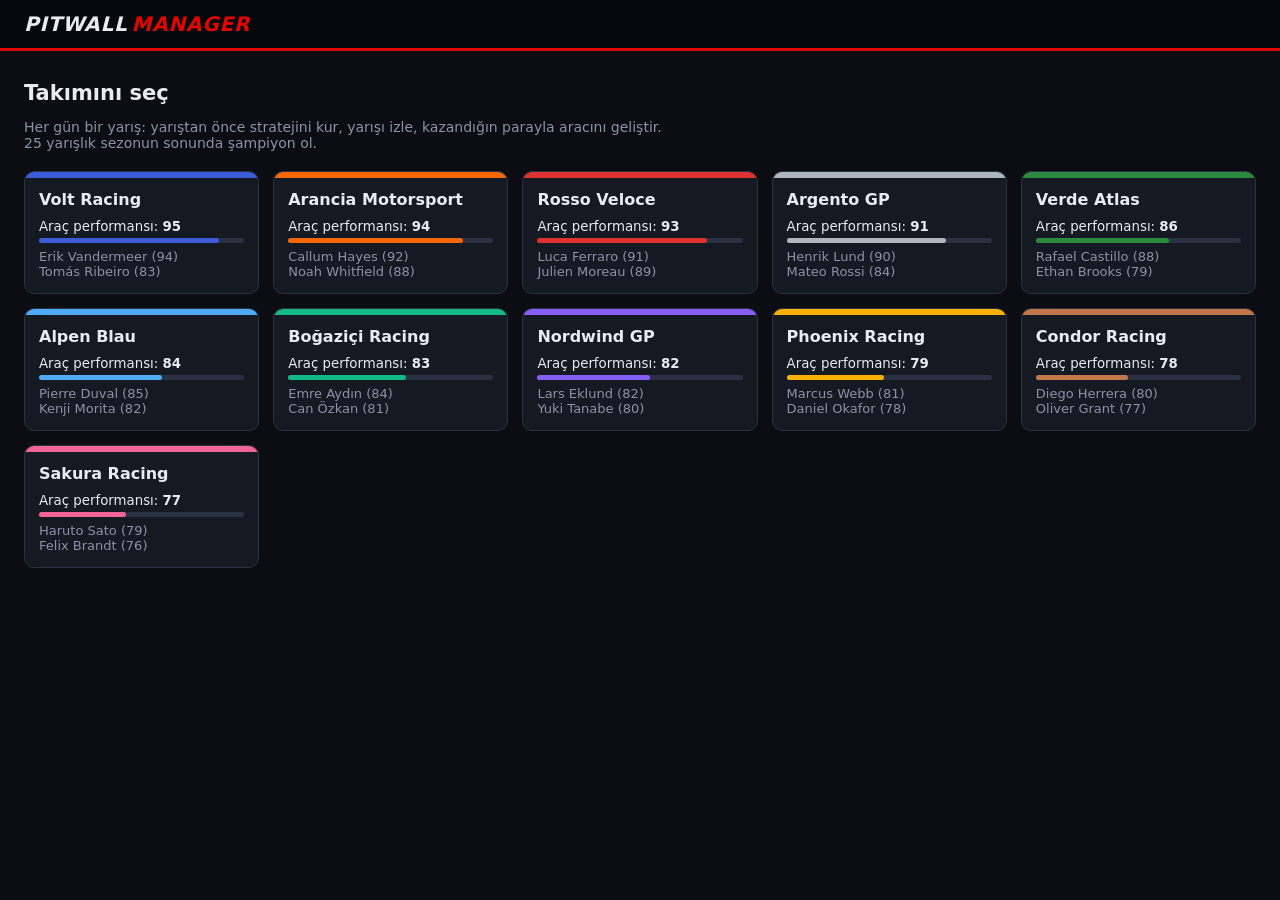
==== deneme.html @ 9a6e20e1 "Add files via upload" ====
<!DOCTYPE html>
<html lang="tr">
<head>
  <meta charset="UTF-8">
  <meta name="viewport" content="width=device-width, initial-scale=1">
  <title>PitWall Manager — Deneme ligi (çevrimdışı)</title>
  <link rel="stylesheet" href="style.css?v=0.39">
</head>
<body>
  <header class="topbar">
    <div class="logo">PITWALL<span>MANAGER</span></div>
    <div id="topInfo" class="top-info"></div>
  </header>

  <main>
    <!-- TAKIM SEÇİMİ -->
    <section id="menu" class="screen">
      <div class="hero">
        <h1>Takımını seç</h1>
        <p>Her gün bir yarış: yarıştan önce stratejini kur, yarışı izle, kazandığın parayla aracını geliştir. 25 yarışlık sezonun sonunda şampiyon ol.</p>
        <button id="continueBtn" class="btn primary hidden">Kayıtlı oyuna devam et</button>
      </div>
      <div id="teamGrid" class="team-grid"></div>
    </section>

    <!-- MERKEZ -->
    <section id="hub" class="screen hidden">
      <div class="hub-grid">
        <div>
          <div class="card">
            <div class="label">Sıradaki yarış</div>
            <div id="hubRace"></div>
            <div class="btn-row">
              <button id="goStrategyBtn" class="btn primary">Strateji kur →</button>
              <button id="goGarageBtn" class="btn">🔧 Garaj</button>
            </div>
          </div>
          <div class="card">
            <div class="label">Takımın</div>
            <h2 id="hubTeam"></h2>
            <div id="hubMoney" class="money"></div>
            <div id="hubCar"></div>
            <div class="btn-row"><button id="resetBtn" class="btn ghost">Yeni oyun</button></div>
          </div>
        </div>
        <div class="card" id="hubStandings"></div>
      </div>
    </section>

    <!-- GARAJ -->
    <section id="garage" class="screen hidden">
      <div class="card narrow">
        <div class="garage-head">
          <h2>🔧 Garaj</h2>
          <div id="garageMoney" class="money"></div>
        </div>
        <p class="muted">Her geliştirme parçayı güçlendirir (90'a kadar +2, sonra +1). Her seviye bir öncekinden %50 daha pahalıdır. Rakip takımlar da kazandıkları parayla geliştirme yapıyor!</p>
        <div id="parts"></div>
        <div class="btn-row"><button id="garageBack" class="btn primary">← Merkeze dön</button></div>
      </div>
    </section>

    <!-- STRATEJİ -->
    <section id="strategy" class="screen hidden">
      <div class="card race-head">
        <div>
          <div class="label">Yarış öncesi strateji</div>
          <div id="stratTitle" class="race-title"></div>
          <div id="stratInfo" class="muted"></div>
        </div>
        <div class="btn-row" style="margin:0">
          <button id="stratBack" class="btn ghost">← Geri</button>
          <button id="runRaceBtn" class="btn primary">🏁 Stratejiyi onayla ve yarışı başlat</button>
        </div>
      </div>
      <div id="plans" class="plans"></div>
    </section>

    <!-- YARIŞ (TEKRAR İZLEME) -->
    <section id="race" class="screen hidden">
      <div class="race-head card">
        <div>
          <div id="raceTitle" class="race-title"></div>
          <div id="lapInfo" class="lap-info"></div>
        </div>
        <div class="controls">
          <button id="playBtn" class="btn primary">▶ İzle</button>
          <div class="speed">
            <span>Hız:</span>
            <button class="chip" data-speed="2000">1x</button>
            <button class="chip" data-speed="400">2x</button>
            <button class="chip" data-speed="120">4x</button>
          </div>
          <button id="toEndBtn" class="btn ghost">Sonucu göster ⏭</button>
        </div>
        <input id="scrub" type="range" min="0" max="1" value="0" class="scrub">
      </div>
      <div class="race-grid">
        <div class="card track-card"><svg id="trackMap" class="track-map" preserveAspectRatio="xMidYMid meet" aria-label="Pist haritası"></svg></div>
        <div class="card"><table id="board" class="board"></table></div>
        <div class="side">
          <div id="myCars"></div>
          <div class="card">
            <h3>Yarış olayları</h3>
            <label class="muted small"><input type="checkbox" id="onlyMine"> Sadece benim pilotlarım</label>
            <ul id="log" class="log"></ul>
          </div>
        </div>
      </div>
    </section>

    <!-- SONUÇ -->
    <section id="results" class="screen hidden">
      <div class="card narrow">
        <h2 id="resTitle"></h2>
        <div id="resPrize" class="prize"></div>
        <table id="resTable" class="board"></table>
        <div class="btn-row">
          <button id="resGarage" class="btn">🔧 Garaja git</button>
          <button id="resContinue" class="btn primary">Merkeze dön →</button>
        </div>
      </div>
    </section>

    <!-- SEZON SONU -->
    <section id="seasonEnd" class="screen hidden">
      <div class="card narrow">
        <h2>🏆 Sezon bitti!</h2>
        <div id="seasonSummary"></div>
        <div id="seasonStandings"></div>
        <div class="btn-row"><button id="newSeasonBtn" class="btn primary">Yeni oyun</button></div>
      </div>
    </section>
  </main>

  <!-- Ortak dosyalar (ileride sunucu da bunları kullanacak) -->
  <script src="shared/data.js?v=0.39"></script>
  <script src="shared/engine.js?v=0.39"></script>
  <!-- Arayüz -->
  <script src="ui/trackmap.js?v=0.39"></script>
  <script src="app.js?v=0.39"></script>
  <!-- Cloudflare Web Analytics (çerezsiz ziyaret istatistiği) --><script type='module' src='https://static.cloudflareinsights.com/beacon.min.js' data-cf-beacon='{"token": "7c474722022747379d3881f0cbeb6120"}'></script>
</body>
</html>
---- style.css ----
/* ===== PitWall Manager — görünüm ===== */
/* Windows bayrak emojilerini çizmez; bu yazı tipi SADECE bayrak karakterleri için yüklenir */
@font-face {
  font-family: "Twemoji Country Flags";
  unicode-range: U+1F1E6-1F1FF, U+1F3F4, U+E0062-E0063, U+E0065, U+E0067, U+E006C, U+E006E, U+E0073-E0074, U+E0077, U+E007F;
  src: url("https://cdn.jsdelivr.net/npm/country-flag-emoji-polyfill@0.1.10/dist/TwemojiCountryFlags.woff2") format("woff2");
  font-display: swap;
}
:root {
  --bg: #0b0d12;
  --panel: #151922;
  --panel2: #1c2230;
  --line: #2a3142;
  --text: #e8ebf2;
  --muted: #8a93a8;
  --accent: #e10600;
  --good: #2fbf71;
  --bad: #ff5c5c;
  --gold: #ffd43b; --gold-bg: #2b2410; --on-gold: #000;
  --good-text: #69db7c; --good-line: #2b8a3e; --good-bg: #13261b;
  --accent-soft: #3a1414; --me-bg: #2a1b1b; --rowline: #1f2533;
  --warn: #ffa94d; --bad-soft: #ffa8a8; --bad-bg: #2a1414;
  --link: #74c0fc; --info: #4dabf7; --topbar: #07080b; --silver: #868e96; --marker: #fff;
  --tyre-h: #f1f3f5;
  --font-body: "Twemoji Country Flags", system-ui, -apple-system, "Segoe UI", Roboto, sans-serif;
  --font-display: var(--font-body);
  --radius: 10px;
}

* { box-sizing: border-box; }
button, input, select, textarea { font-family: inherit; }
body {
  margin: 0;
  background: var(--bg);
  color: var(--text);
  font-family: var(--font-body);
  font-size: 14px;
}
h1, h2, h3 { margin: 0 0 10px; font-family: var(--font-display); }
h3 { font-size: 14px; text-transform: uppercase; letter-spacing: .06em; color: var(--muted); }
.hidden { display: none !important; }

/* Üst bar */
.topbar {
  display: flex; justify-content: space-between; align-items: center;
  padding: 12px 24px; border-bottom: 3px solid var(--accent); background: #07080b;
}
.logo { font-weight: 900; font-style: italic; font-size: 20px; letter-spacing: .04em; }
.logo span { color: var(--accent); margin-left: 4px; }
.top-info { color: var(--muted); }

main { padding: 20px 24px; max-width: 1400px; margin: 0 auto; }

/* Kartlar ve butonlar */
.card { background: var(--panel); border: 1px solid var(--line); border-radius: 10px; padding: 16px; margin-bottom: 14px; }
.narrow { max-width: 760px; margin: 0 auto; }
.label { color: var(--muted); font-size: 12px; text-transform: uppercase; letter-spacing: .08em; }
.btn {
  border: 1px solid var(--line); background: var(--panel2); color: var(--text);
  padding: 10px 16px; border-radius: 8px; font-weight: 700; cursor: pointer; font-size: 14px;
}
.btn:hover { filter: brightness(1.2); }
.btn.primary { background: var(--accent); border-color: var(--accent); color: var(--on-accent, #fff); }
.btn.ghost { background: transparent; }
.btn-row { display: flex; gap: 8px; flex-wrap: wrap; margin-top: 12px; }
.chip {
  border: 1px solid var(--line); background: var(--panel2); color: var(--text);
  padding: 6px 10px; border-radius: 999px; cursor: pointer; font-size: 13px;
  display: inline-flex; align-items: center; gap: 6px;
}
.chip.active { border-color: var(--accent); background: #3a1414; }
.chip:disabled, .btn:disabled { opacity: .4; cursor: not-allowed; }

/* Menü */
.hero { margin: 10px 0 20px; }
.hero p { color: var(--muted); max-width: 640px; }
.team-grid { display: grid; grid-template-columns: repeat(auto-fill, minmax(230px, 1fr)); gap: 14px; }
.team-card {
  text-align: left; background: var(--panel); color: var(--text); cursor: pointer;
  border: 1px solid var(--line); border-radius: 10px; padding: 0 0 14px; overflow: hidden;
  transition: transform .12s;
}
.team-card:hover { transform: translateY(-3px); border-color: var(--muted); }
.team-stripe { height: 6px; margin-bottom: 12px; }
.team-card h3 { color: var(--text); font-size: 16px; text-transform: none; letter-spacing: 0; padding: 0 14px; }
.team-card .stat, .team-card .drivers, .team-card .expect { padding: 0 14px; margin-top: 6px; }
.team-card .drivers { color: var(--muted); font-size: 13px; }
.team-card .expect { font-weight: 700; font-size: 12px; color: var(--gold); }
.ratingbar { height: 5px; background: var(--line); border-radius: 3px; margin: 4px 14px 0; }
.ratingbar div { height: 100%; border-radius: 3px; }

/* Merkez */
.hub-grid { display: grid; grid-template-columns: 1fr 1.3fr; gap: 14px; align-items: start; }
.round { color: var(--accent); font-weight: 800; margin-top: 10px; }
.tabs-2 { display: grid; grid-template-columns: 1fr 1fr; gap: 16px; }
table.mini { width: 100%; border-collapse: collapse; }
table.mini td { padding: 5px 6px; border-bottom: 1px solid var(--line); }
.num { text-align: right; font-variant-numeric: tabular-nums; }
tr.me td { background: var(--me-bg); font-weight: 700; }
tr.zone-up td:first-child { box-shadow: inset 3px 0 0 #2f9e44; }
tr.zone-down td:first-child { box-shadow: inset 3px 0 0 #e03131; }
.zone-legend { margin-top: 8px; line-height: 1.5; }
.zl-up { color: #2f9e44; font-weight: 700; } .zl-down { color: #e03131; font-weight: 700; }
.trophy.promoted { border-color: #2f9e44; }
.dot { display: inline-block; width: 8px; height: 8px; border-radius: 50%; margin-right: 6px; }

/* Yarış */
.race-head { display: flex; justify-content: space-between; align-items: center; flex-wrap: wrap; gap: 12px; }
.race-title { font-size: 20px; font-weight: 800; }
.lap-info { color: var(--muted); font-size: 16px; margin-top: 4px; }
.lap-info b { color: var(--text); font-size: 22px; }
.controls { display: flex; gap: 10px; align-items: center; flex-wrap: wrap; }
.speed { display: flex; gap: 4px; align-items: center; color: var(--muted); }
.race-grid { display: grid; grid-template-columns: 1.5fr 1fr; gap: 14px; align-items: start; }

table.board { width: 100%; border-collapse: collapse; font-variant-numeric: tabular-nums; }
.board th { text-align: left; color: var(--muted); font-size: 11px; text-transform: uppercase; padding: 6px; border-bottom: 1px solid var(--line); }
.board td { padding: 6px; border-bottom: 1px solid var(--rowline); white-space: nowrap; }
.board tr.player td { background: var(--me-bg); }
.board tr.dnf td { opacity: .45; }
.board .pos { font-weight: 800; width: 30px; }
.teambar { display: inline-block; width: 4px; height: 16px; vertical-align: middle; margin-right: 8px; border-radius: 2px; }
.up { color: var(--good); font-size: 11px; }
.down { color: var(--bad); font-size: 11px; }
.pitflag { color: var(--gold); font-size: 11px; font-weight: 700; }

/* Lastik rozeti */
.tyre {
  display: inline-flex; align-items: center; justify-content: center;
  width: 20px; height: 20px; border-radius: 50%; border: 3px solid; font-size: 10px; font-weight: 900;
  background: #000; color: #fff;
}
.tyre.S { border-color: #ff3b3b; }
.tyre.M { border-color: #ffd43b; }
.tyre.H { border-color: var(--tyre-h); }
.tyre.I { border-color: #2fbf71; }
.tyre.W { border-color: #339af0; }

/* Pilot paneli */
.driver-panel { border-left: 5px solid; }
.dp-head { display: flex; align-items: baseline; gap: 10px; margin-bottom: 8px; }
.dp-pos { font-size: 24px; font-weight: 900; }
.dp-name { font-size: 16px; font-weight: 700; flex: 1; }
.dp-gap { color: var(--muted); }
.dp-tyre { display: flex; align-items: center; gap: 8px; color: var(--muted); }
.wearbar { height: 8px; background: var(--line); border-radius: 4px; margin: 8px 0 12px; overflow: hidden; }
.wearfill { height: 100%; transition: width .2s; }
.dp-label { color: var(--muted); font-size: 12px; margin: 8px 0 4px; }
.pit-btn { width: 100%; margin-top: 10px; }
.pit-btn.armed { background: var(--gold); color: var(--on-gold); border-color: var(--gold); }
.dnf-note { color: var(--bad); font-weight: 700; }

.log { list-style: none; padding: 0; margin: 0; max-height: 240px; overflow-y: auto; font-size: 13px; }
.log li { padding: 4px 0; border-bottom: 1px solid var(--rowline); }
.log li .lapno { color: var(--muted); margin-right: 6px; }
.log li.player { color: var(--bad-soft); font-weight: 600; }
.log li.bad { color: var(--bad); }
.help p { color: var(--muted); margin: 6px 0; line-height: 1.6; }

/* Telefon / dar ekran */
@media (max-width: 900px) {
  .hub-grid, .race-grid, .tabs-2 { grid-template-columns: 1fr; }
  main { padding: 12px; }
}

/* ===== v0.2 eklemeleri ===== */
.muted { color: var(--muted); }
.small { font-size: 12px; }
.money { font-size: 22px; font-weight: 800; color: var(--good-text); margin: 4px 0 10px; }
.garage-head { display: flex; justify-content: space-between; align-items: center; }
.hub-grid > div > .card h2 { margin-top: 4px; }

.part { display: grid; grid-template-columns: 1fr 160px; gap: 12px; align-items: center; padding: 12px 0; border-bottom: 1px solid var(--line); }
.part .name { font-weight: 700; font-size: 15px; }
.part .desc { color: var(--muted); font-size: 12px; margin: 2px 0 6px; }
.statbar { height: 8px; background: var(--line); border-radius: 4px; position: relative; overflow: hidden; }
.statbar .fill { height: 100%; background: var(--accent); }
.statbar .avg { position: absolute; top: -2px; bottom: -2px; width: 2px; background: var(--marker); opacity: .7; }
.part .btn { width: 100%; }

.carstats { display: grid; grid-template-columns: 110px 1fr 34px; gap: 6px 10px; align-items: center; font-size: 13px; }

.plans { display: grid; grid-template-columns: 1fr 1fr; gap: 14px; }
.plan h2 { font-size: 18px; }
.plan .row { display: flex; gap: 8px; flex-wrap: wrap; align-items: center; }
.stop-row { display: flex; gap: 8px; align-items: center; flex-wrap: wrap; padding: 8px; background: var(--panel2); border-radius: 8px; margin-bottom: 6px; }
.stop-row input { width: 64px; background: var(--bg); color: var(--text); border: 1px solid var(--line); border-radius: 6px; padding: 6px; font-size: 14px; }
.x-btn { margin-left: auto; background: none; border: none; color: var(--muted); cursor: pointer; font-size: 16px; }
.stints { display: flex; height: 34px; border-radius: 6px; overflow: hidden; margin: 6px 0 4px; border: 1px solid var(--line); }
.stint { display: flex; align-items: center; justify-content: center; gap: 4px; font-size: 11px; font-weight: 700; border-right: 2px solid var(--bg); color: #000; overflow: hidden; white-space: nowrap; }
.stint.S { background: #ff6b6b; } .stint.M { background: #ffd43b; } .stint.H { background: #e9ecef; } .stint.I { background: #69db7c; } .stint.W { background: #74c0fc; }
.stint-notes { font-size: 12px; color: var(--muted); }
.warn { color: var(--warn); font-size: 13px; margin-top: 6px; }
.ok { color: var(--good-text); font-size: 13px; margin-top: 6px; }
.sugg { display: flex; flex-direction: column; gap: 6px; }
.sugg .chip { justify-content: space-between; border-radius: 8px; }
.scrub { width: 100%; accent-color: var(--accent); }
.prize { background: var(--good-bg); border: 1px solid var(--good-line); border-radius: 8px; padding: 10px 14px; margin-bottom: 12px; }

@media (max-width: 900px) { .plans { grid-template-columns: 1fr; } .part { grid-template-columns: 1fr; } }

/* ===== v0.4 online ekranlar ===== */
.top-right { display: flex; align-items: center; gap: 12px; }
.small-btn { padding: 6px 12px; font-size: 13px; }
.center { text-align: center; }
.auth-card { max-width: 460px; margin: 30px auto; }
.auth-card h1 { font-size: 26px; }
.tabs { display: flex; gap: 4px; margin: 16px 0; background: var(--panel2); padding: 4px; border-radius: 10px; }
.tab { flex: 1; background: none; border: none; color: var(--muted); padding: 9px; border-radius: 7px; font-weight: 700; cursor: pointer; font-size: 14px; }
.tab.active { background: var(--accent); color: var(--on-accent, #fff); }
form label { display: block; margin-bottom: 12px; font-weight: 600; font-size: 13px; }
form input, form select {
  display: block; width: 100%; margin-top: 6px; padding: 11px 12px; font-size: 15px;
  background: var(--bg); color: var(--text); border: 1px solid var(--line); border-radius: 8px;
}
form input:focus, form select:focus { outline: none; border-color: var(--accent); }
.btn.wide { width: 100%; margin-top: 6px; padding: 12px; }
.form-msg { margin-top: 12px; font-size: 14px; }
.form-msg.bad, .bad-text { color: var(--bad); }
.form-msg.ok, .ok-text { color: var(--good-text); }
.warn-text { color: var(--warn); }
a { color: var(--link); }
.countdown { font-size: 18px; font-weight: 800; margin: 10px 0 4px; color: var(--gold); }
.toast {
  position: fixed; bottom: 24px; left: 50%; transform: translateX(-50%); z-index: 50;
  background: var(--good-bg); border: 1px solid var(--good-line); color: #fff; padding: 12px 18px; border-radius: 10px;
  box-shadow: 0 8px 30px rgba(0,0,0,.5); font-weight: 600; max-width: 90vw;
}
.toast.bad { background: #2a1414; border-color: var(--bad); }
#calendar td { padding: 4px 6px; font-size: 13px; }

/* ===== v0.6 pilotlar ===== */
.badge { display: inline-block; background: var(--gold); color: var(--on-gold); border-radius: 999px; padding: 0 7px; font-size: 12px; font-weight: 800; margin-left: 4px; }
.pilot-head { display: flex; justify-content: space-between; align-items: center; gap: 12px; }
.pilot-head h2 { margin: 0 0 2px; }
.overall { text-align: center; background: var(--panel2); border-radius: 10px; padding: 6px 12px; }
.overall span { display: block; font-size: 26px; font-weight: 900; }
.overall small { color: var(--muted); font-size: 10px; letter-spacing: .1em; }
.devpts { margin: 12px 0 4px; padding: 8px 12px; background: var(--gold-bg); border: 1px solid #ffd43b55; border-radius: 8px; }
.devpts b { color: var(--gold); font-size: 18px; }
.attr-row { display: grid; grid-template-columns: 1fr 130px; gap: 12px; align-items: center; padding: 10px 0; border-bottom: 1px solid var(--line); }
.attr-row .name { font-weight: 700; }
.attr-row .name .num { float: right; margin-right: 6px; }
.attr-row .desc { color: var(--muted); font-size: 12px; margin: 2px 0 6px; }
.attr-row .btn { width: 100%; }
.pilot-card { margin-bottom: 14px; }

/* ===== v0.7 takım ve lig sayfaları ===== */
.topbar { gap: 16px; }
.nav { display: flex; gap: 4px; margin-right: auto; margin-left: 24px; }
.nav-btn { background: none; border: none; color: var(--muted); font-weight: 700; padding: 8px 12px; border-radius: 8px; cursor: pointer; font-size: 14px; }
.nav-btn:hover { background: var(--panel2); color: var(--text); }
.wide-narrow { max-width: 980px; }
table.clickable tr[data-team] { cursor: pointer; }
table.clickable tr[data-team]:hover td { background: var(--panel2); }
.team-hero { display: flex; justify-content: space-between; align-items: center; gap: 16px; flex-wrap: wrap; padding-top: 14px; margin-bottom: 16px; }
.team-hero h1 { margin: 0 0 4px; font-size: 28px; }
.hero-stats { display: flex; gap: 10px; }
.hero-stats div { background: var(--panel2); border-radius: 10px; padding: 8px 16px; text-align: center; min-width: 74px; }
.hero-stats span { display: block; font-size: 24px; font-weight: 900; }
.hero-stats small { color: var(--muted); font-size: 10px; letter-spacing: .1em; }
.team-grid-2 { display: grid; grid-template-columns: 1fr 1fr; gap: 24px; }
.mini-pilot { background: var(--panel2); border-radius: 8px; padding: 10px 12px; margin-bottom: 8px; }
.mp-head { display: flex; justify-content: space-between; align-items: center; }
.mp-ovr { font-weight: 900; font-size: 18px; }
.mp-attrs { display: flex; flex-wrap: wrap; gap: 4px 12px; font-size: 12px; color: var(--muted); margin: 6px 0 4px; }
.mp-attrs b { color: var(--text); }
.res { display: inline-block; min-width: 40px; text-align: center; padding: 2px 6px; border-radius: 5px; font-weight: 700; font-size: 12px; background: var(--panel2); }
.res-win { background: #ffd43b; color: #000; }
.res-pod { background: #868e96; color: #000; }
.res-pts { background: var(--good-bg); color: var(--good-text); }
.res-dnf { background: var(--accent-soft); color: var(--bad-soft); }
.res-table th { text-align: left; color: var(--muted); font-size: 11px; padding: 4px 6px; }
.country-block { margin-bottom: 18px; }
.country-name { color: var(--text); font-size: 16px; text-transform: none; letter-spacing: 0; }
.league-cards { display: grid; grid-template-columns: repeat(auto-fill, minmax(240px, 1fr)); gap: 10px; }
.league-card { text-align: left; background: var(--panel2); border: 1px solid var(--line); border-radius: 10px; padding: 12px; color: var(--text); cursor: pointer; display: flex; flex-direction: column; gap: 4px; font-size: 14px; }
.league-card:hover { border-color: var(--muted); }
.league-card.mine { border-color: var(--accent); }
.lc-name { font-weight: 800; }
@media (max-width: 900px) { .team-grid-2 { grid-template-columns: 1fr; } .nav { margin-left: 8px; } }
.leagues-tools { display: flex; align-items: center; gap: 14px; margin: 6px 0 16px; flex-wrap: wrap; }
.search { flex: 1; min-width: 200px; max-width: 360px; padding: 10px 12px; font-size: 14px; background: var(--bg); color: var(--text); border: 1px solid var(--line); border-radius: 8px; }
.search:focus { outline: none; border-color: var(--accent); }
.country-grid { display: grid; grid-template-columns: repeat(auto-fill, minmax(260px, 1fr)); gap: 12px; }
.country-grid .country-block { margin: 0; background: var(--bg); border: 1px solid var(--line); border-radius: 10px; padding: 10px; }
.country-grid .country-name { margin: 2px 2px 8px; }
.country-grid .league-cards { grid-template-columns: 1fr; gap: 6px; }

/* ===== v0.9 dünya turnuvası ===== */
.world-tag { display: inline-block; background: linear-gradient(90deg, #f59f00, #e8590c); color: var(--on-gold); font-weight: 800; font-size: 11px; letter-spacing: .06em; padding: 3px 8px; border-radius: 5px; margin-bottom: 6px; }
.world-steps { display: grid; grid-template-columns: repeat(3, 1fr); gap: 10px; margin: 14px 0; }
.world-steps > div { background: var(--panel2); border-radius: 10px; padding: 12px; }
.world-steps b { display: block; font-size: 15px; }
.world-steps span { color: var(--gold); font-size: 13px; }
.stage { margin-bottom: 8px; }
.stage > h2 { margin: 18px 0 2px; }
.world-groups { display: grid; grid-template-columns: repeat(2, 1fr); gap: 12px; margin-top: 10px; }
.world-groups.single { grid-template-columns: 1fr; }
.world-group h3 { color: var(--text); font-size: 15px; text-transform: none; letter-spacing: 0; }
.world-races { margin-top: 10px; display: flex; flex-direction: column; gap: 6px; }
.wr-row { display: flex; justify-content: space-between; align-items: center; gap: 8px; background: var(--panel2); padding: 6px 10px; border-radius: 8px; font-size: 13px; }
.podium { display: grid; grid-template-columns: repeat(3, 1fr); gap: 10px; }
.pod { background: var(--panel2); border-radius: 10px; padding: 12px; text-align: center; cursor: pointer; }
.pod-1 { border: 1px solid var(--gold); }
.pod-medal { font-size: 28px; }
.trophies { display: flex; flex-wrap: wrap; gap: 6px; margin: -6px 0 14px; }
.trophy { background: var(--panel2); border: 1px solid var(--line); border-radius: 999px; padding: 4px 10px; font-size: 12px; font-weight: 700; }
.trophy.world_champion { background: var(--gold-bg); border-color: var(--gold); color: var(--gold); }
.trophy.league_champion { border-color: var(--good-text); }
@media (max-width: 900px) { .world-steps, .world-groups, .podium { grid-template-columns: 1fr; } }
.news { border-color: var(--info); }
.news p { margin: 6px 0; }
.overall-wrap { display: flex; gap: 6px; }
.overall.pot span { color: var(--gold); }
.statbar .cap { position: absolute; top: -3px; bottom: -3px; width: 2px; background: var(--gold); }

/* ===== v0.11 pilot pazarı ===== */
.market-filters { display: flex; flex-wrap: wrap; gap: 8px; align-items: center; margin: 8px 0; }
.market-filters select { background: var(--bg); color: var(--text); border: 1px solid var(--line); border-radius: 8px; padding: 9px 10px; font-size: 14px; }
.market-table td { vertical-align: middle; }
.market-table th { text-align: left; color: var(--muted); font-size: 11px; padding: 6px; border-bottom: 1px solid var(--line); }
.pot-cell { color: var(--gold); font-weight: 800; }
.gem { font-size: 13px; }
.modal { position: fixed; inset: 0; background: rgba(0,0,0,.7); z-index: 40; display: flex; align-items: flex-start; justify-content: center; padding: 40px 12px; overflow-y: auto; }
.modal-box { max-width: 560px; width: 100%; }
.buy-stats { display: grid; grid-template-columns: repeat(6, 1fr); gap: 6px; margin: 10px 0; }
.buy-stats div { background: var(--panel2); border-radius: 8px; padding: 6px; text-align: center; }
.buy-stats span { display: block; font-size: 20px; font-weight: 900; }
.buy-stats small { color: var(--muted); font-size: 9px; letter-spacing: .04em; }
.out-choices { display: grid; grid-template-columns: 1fr 1fr; gap: 8px; }
.out-choice { text-align: left; background: var(--panel2); border: 2px solid var(--line); border-radius: 10px; padding: 10px; color: var(--text); cursor: pointer; font-size: 14px; }
.out-choice.active { border-color: var(--accent); background: #3a1414; }
.buy-sum { margin-top: 12px; }
@media (max-width: 700px) { .buy-stats { grid-template-columns: repeat(3, 1fr); } .out-choices { grid-template-columns: 1fr; } }
.offers-card { border-color: var(--gold); }
.offer { padding: 10px 0; border-bottom: 1px solid var(--line); }
.offer:last-child { border-bottom: none; }
.offer.mine { opacity: .9; }
.offer.old { color: var(--muted); padding: 6px 0; }
.offer-terms { margin-top: 4px; color: var(--muted); }
.offer-input { display: block; width: 100%; margin-top: 6px; padding: 10px 12px; font-size: 15px; background: var(--bg); color: var(--text); border: 1px solid var(--line); border-radius: 8px; }
.offers-card { border-color: var(--gold); }
.offer { padding: 10px 0; border-bottom: 1px solid var(--line); }
.offer:last-child { border-bottom: none; }
.offer.old { color: var(--muted); padding: 6px 0; }
.offer-terms { margin-top: 4px; color: var(--muted); }
.offer-input { display: block; width: 100%; margin-top: 6px; padding: 10px 12px; font-size: 15px; background: var(--bg); color: var(--text); border: 1px solid var(--line); border-radius: 8px; }

/* ===== Karşılama ekranı ===== */
#landing { --lp-grass1: #5f7f45; --lp-grass2: #6b8b50; --lp-road: #4a4e52; --lp-edge: #f2f2ef; }
:root[data-theme="dark"] #landing { --lp-grass1: #17221a; --lp-grass2: #1c281e; --lp-road: #2a2d31; --lp-edge: #9aa0a4; }
.lp-hero { display: grid; grid-template-columns: 1fr 1.1fr; gap: 40px; align-items: center; padding: 24px 0 36px; }
.lp-eyebrow { display: inline-flex; align-items: center; gap: 8px; font-weight: 700; color: var(--muted); margin-bottom: 14px; }
.lp-live { width: 9px; height: 9px; border-radius: 50%; background: #e5484d; box-shadow: 0 0 0 0 rgba(229,72,77,.6); animation: lpPulse 1.6s infinite; display: inline-block; }
@keyframes lpPulse { 0% { box-shadow: 0 0 0 0 rgba(229,72,77,.6); } 70% { box-shadow: 0 0 0 9px rgba(229,72,77,0); } 100% { box-shadow: 0 0 0 0 rgba(229,72,77,0); } }
h1.lp-title { font-family: var(--font-display); font-size: clamp(44px, 6vw, 84px) !important; line-height: .95 !important; font-weight: 900 !important; margin: 0 0 18px; letter-spacing: .005em; }
.lp-title span { display: block; }
.lp-hero > * { min-width: 0; }
.lp-title, .lp-lead { overflow-wrap: anywhere; }
.lp-accent { color: var(--accent); white-space: nowrap; }
:root[data-theme="light"] .lp-accent { color: var(--text); background: linear-gradient(transparent 62%, var(--accent) 62% 92%, transparent 92%); display: inline !important; }
:root[data-theme="light"] .lp-title .lp-accent + span { margin-top: 0; }
.lp-lead { font-size: 18px; line-height: 1.5; color: var(--muted); max-width: 540px; margin: 0 0 24px; }
.lp-cta { display: flex; gap: 12px; flex-wrap: wrap; margin-bottom: 16px; }
.btn.lp-big { font-size: 20px; padding: 14px 26px; }
.lp-visual { position: relative; border-radius: 16px; overflow: hidden; aspect-ratio: 820 / 340; border: 1px solid var(--line);
  background: repeating-linear-gradient(115deg, var(--lp-grass1) 0 46px, var(--lp-grass2) 46px 92px); box-shadow: 0 20px 50px rgba(0,0,0,.25); }
.lp-track { width: 100%; height: 100%; display: block; }
.lp-t-edge { fill: none; stroke: var(--lp-edge); stroke-width: 40; stroke-linejoin: round; }
.lp-t-road { fill: none; stroke: var(--lp-road); stroke-width: 34; stroke-linejoin: round; }
.lp-t-center { fill: none; stroke: rgba(0,0,0,.28); stroke-width: 10; stroke-linejoin: round; }
.lp-t-start { stroke: var(--lp-edge); stroke-width: 5; stroke-dasharray: 4 4; }
.lp-tower { position: absolute; right: 14px; top: 50%; transform: translateY(-50%); width: 210px; background: rgba(12,14,17,.86); color: #f1f1ee; border-radius: 10px;
  padding: 10px 12px; font-size: 13px; -webkit-backdrop-filter: blur(4px); backdrop-filter: blur(4px); }
.lp-tower-head { display: flex; align-items: center; gap: 7px; font-family: var(--font-display); font-weight: 800; font-size: 15px; margin-bottom: 6px; letter-spacing: .04em; }
.lp-lap { margin-left: auto; color: #9aa0a7; font-weight: 700; }
.lp-tower ol { list-style: none; margin: 0; padding: 0; counter-reset: p; }
.lp-tower li { display: grid; grid-template-columns: 18px 4px 1fr auto; gap: 7px; align-items: center; padding: 4px 0; border-top: 1px solid rgba(255,255,255,.08); counter-increment: p; }
.lp-tower li::before { content: counter(p); font-family: var(--font-display); font-weight: 900; font-size: 15px; text-align: center; }
.lp-tower li i { width: 4px; height: 14px; border-radius: 2px; }
.lp-tower li span { white-space: nowrap; overflow: hidden; text-overflow: ellipsis; }
.lp-tower li b { font-variant-numeric: tabular-nums; font-weight: 600; color: #c9ced3; }
.lp-stats { display: grid; grid-template-columns: repeat(4, 1fr); gap: 1px; background: var(--line); border: 1px solid var(--line); border-radius: var(--radius, 10px); overflow: hidden; margin-bottom: 40px; }
.lp-stats div { background: var(--panel); padding: 18px 20px; display: flex; flex-direction: column; gap: 2px; }
.lp-stats b { font-family: var(--font-display); font-size: 44px; font-weight: 900; line-height: 1; color: var(--text); }
.lp-stats span { color: var(--muted); }
h2.lp-h2 { font-size: 34px !important; margin-bottom: 16px; }
.lp-steps { display: grid; grid-template-columns: repeat(4, 1fr); gap: 14px; margin-bottom: 30px; }
.lp-step { margin: 0; }
.lp-step h3 { color: var(--text) !important; font-size: 21px !important; margin-bottom: 6px; }
.lp-step p { margin: 0; color: var(--muted); line-height: 1.5; }
.lp-num { width: 38px; height: 38px; border-radius: 50%; display: grid; place-items: center; background: var(--accent); color: var(--on-accent, #fff);
  font-family: var(--font-display); font-weight: 900; font-size: 20px; margin-bottom: 12px; }
.lp-final { display: flex; align-items: center; justify-content: space-between; gap: 20px; flex-wrap: wrap; padding: 24px 28px; margin-bottom: 30px; }
.lp-final h2 { margin-bottom: 4px; }
.lp-final p { margin: 0; }
.auth-back { margin: -4px 0 10px -6px; }
@media (max-width: 900px) {
  .lp-hero { grid-template-columns: 1fr; gap: 24px; padding-top: 8px; }
  .lp-stats, .lp-steps { grid-template-columns: 1fr 1fr; }
}
@media (max-width: 520px) {
  .lp-stats b { font-size: 34px; }
  .lp-steps { grid-template-columns: 1fr; }
  .lp-tower { width: 150px; font-size: 11px; right: 6px; padding: 6px 8px; }
  .lp-tower-head { font-size: 12px; }
  .lp-tower { display: none; }
  .btn.lp-big { flex: 1; padding: 13px 16px; font-size: 18px; }
}

.auth-extra { display: flex; justify-content: space-between; gap: 10px; flex-wrap: wrap; margin-top: 10px; }
.linkbtn { background: none; border: 0; padding: 0; color: var(--link); cursor: pointer; font: inherit; font-size: 14px; text-decoration: underline; }

/* Geri bildirim */
.fb-btn { position: fixed; right: 18px; bottom: 18px; z-index: 30; display: flex; gap: 8px; align-items: center;
  border-radius: 999px !important; padding: 10px 16px; box-shadow: 0 6px 20px rgba(0,0,0,.25); background: var(--panel); }
.fb-btn.hidden { display: none; }
.fb-kinds { display: flex; gap: 6px; flex-wrap: wrap; margin: 12px 0; }
#fbText { width: 100%; resize: vertical; min-height: 120px; padding: 10px 12px; border-radius: 8px; border: 1px solid var(--line);
  background: var(--panel2); color: var(--text); font: inherit; }
.fb-foot { text-align: right; margin-top: 4px; }
@media (max-width: 700px) { .fb-btn { right: 12px; bottom: 12px; padding: 10px 13px; } .fb-btn .fb-label { display: none; } }

/* Hava durumu */
.forecast { margin: 6px 0 8px; }
.wet-help { margin-top: 6px; max-width: 640px; line-height: 1.45; }
.wx-badge { display: inline-block; margin-left: 10px; padding: 2px 9px; border-radius: 999px; font-size: 13px; font-weight: 700; background: var(--panel2); border: 1px solid var(--line); vertical-align: middle; }
.wx-badge.damp { border-color: #74c0fc; }
.wx-badge.wet { background: #1c3d5a; color: #d0ebff; border-color: #339af0; }
.wx-badge.vwet { background: #10263b; color: #d0ebff; border-color: #1c7ed6; }

/* Ana ekrana ekle kartı */
.install-card { position: relative; }
.install-row { display: flex; align-items: center; gap: 14px; padding-right: 22px; }
.install-row img { border-radius: 12px; flex: 0 0 auto; }
.install-row > div { flex: 1; }
.install-x { position: absolute; top: 8px; right: 10px; background: none; border: 0; color: var(--muted); font-size: 22px; cursor: pointer; line-height: 1; }
.sc-badge { display: inline-block; margin-left: 8px; padding: 2px 9px; border-radius: 999px; font-size: 13px; font-weight: 800; background: #FFD100; color: #15181B; vertical-align: middle; animation: scBlink 1s steps(2) infinite; }
@keyframes scBlink { 50% { background: #f59f00; } }

/* Sponsor */
.sp-offers { display: grid; grid-template-columns: repeat(3, 1fr); gap: 10px; }
.sp-offer { border: 1px solid var(--line); border-radius: var(--radius, 10px); padding: 12px; display: flex; flex-direction: column; gap: 6px; background: var(--panel2); }
.sp-offer .btn { margin-top: auto; }
.sp-head, .sp-deal { display: flex; gap: 10px; align-items: center; }
.sp-logo { width: 40px; height: 40px; border-radius: 8px; display: grid; place-items: center; flex: 0 0 auto;
  font-family: var(--font-display); font-weight: 900; font-size: 17px; background: var(--text); color: var(--panel); letter-spacing: .02em; }
.sp-money { font-family: var(--font-display); font-weight: 800; font-size: 20px; white-space: nowrap; }
.sp-money .small { font-family: var(--font-body); font-weight: 400; }
.sp-desc { line-height: 1.4; }
@media (max-width: 700px) { .sp-offers { grid-template-columns: 1fr; } }

/* Lig sohbeti */
.chat-card { margin-top: 16px; }
.chat-list { max-height: 340px; min-height: 120px; overflow-y: auto; display: flex; flex-direction: column; gap: 8px; padding: 4px 2px 8px; }
.chat-msg { background: var(--panel2); border: 1px solid var(--line); border-radius: 10px; padding: 7px 10px; max-width: 92%; }
.chat-msg.mine { align-self: flex-end; background: var(--me-bg); }
.chat-meta { font-size: 12.5px; display: flex; align-items: center; gap: 6px; flex-wrap: wrap; }
.chat-body { margin-top: 2px; white-space: pre-wrap; word-break: break-word; }
.chat-del { margin-left: auto; background: none; border: 0; color: var(--muted); cursor: pointer; font-size: 16px; line-height: 1; }
.chat-form { display: flex; gap: 8px; margin-top: 6px; }
.chat-form input { flex: 1; min-width: 0; padding: 9px 11px; border-radius: 8px; border: 1px solid var(--line); background: var(--panel2); color: var(--text); font: inherit; }

/* Tarihçe */
.hist-tabs { margin: 6px 0 8px; }
.hist-scope { margin-bottom: 12px; }
.hist-season { border-top: 1px solid var(--line); padding-top: 14px; margin-top: 14px; }
.hist-season h3 { margin: 0 0 10px; color: var(--text) !important; font-size: 22px !important; }
.hist-podium { display: flex; flex-direction: column; gap: 6px; }
.hp { display: flex; align-items: center; gap: 10px; padding: 8px 12px; border-radius: 10px; background: var(--panel2); border: 1px solid var(--line); }
.hp.world_champion { border-color: var(--gold); background: var(--gold-bg); }
.hp-medal { font-size: 24px; }
.hist-leagues td { padding: 5px 6px; }
.rec-grid { display: grid; grid-template-columns: 1fr 1fr; gap: 14px; margin-bottom: 14px; }
.rec-box { border: 1px solid var(--line); border-radius: var(--radius, 10px); padding: 12px; background: var(--panel2); }
.rec-box table { width: 100%; }
.rec-box td { padding: 4px 6px; }
.rec-box td.rk { width: 22px; color: var(--muted); font-weight: 700; }
.rec-box td.num { text-align: right; white-space: nowrap; }
@media (max-width: 800px) { .rec-grid { grid-template-columns: 1fr; } }

/* Rozetler */
.ach-grid { display: grid; grid-template-columns: repeat(auto-fill, minmax(104px, 1fr)); gap: 8px; margin-top: 10px; }
.ach { border: 1px solid var(--line); border-radius: 10px; padding: 8px 6px; text-align: center; background: var(--panel2); }
.ach.locked { opacity: .45; filter: grayscale(1); }
.ach.got { border-color: var(--gold); background: var(--gold-bg); }
.ach.new { box-shadow: 0 0 0 2px var(--gold); animation: achPop .6s ease-out; }
@keyframes achPop { 0% { transform: scale(.8); } 70% { transform: scale(1.08); } 100% { transform: scale(1); } }
.ach-icon { font-size: 26px; line-height: 1.2; }
.ach-name { font-size: 12.5px; font-weight: 700; margin-top: 2px; line-height: 1.2; }
.ach-reward { font-size: 11.5px; color: var(--muted); margin-top: 2px; }
.ach-news { background: var(--gold-bg); border: 1px solid var(--gold); border-radius: 8px; padding: 8px 10px; margin: 6px 0 8px; line-height: 1.6; }
#achCard summary { cursor: pointer; margin-top: 4px; }
.team-ach { margin-top: 12px; }

/* Rehber */
.tour-spot { position: fixed; z-index: 90; border-radius: 12px; pointer-events: none; transition: all .25s ease;
  box-shadow: 0 0 0 9999px rgba(10, 12, 15, .62), 0 0 0 3px var(--accent); }
.tour-box { position: fixed; z-index: 91; width: 380px; margin: 0; padding: 16px 18px; box-shadow: 0 18px 50px rgba(0,0,0,.4);
  background: var(--panel) !important; -webkit-backdrop-filter: none !important; backdrop-filter: none !important; }
.tour-box h3 { margin: 0 0 6px; color: var(--text) !important; font-size: 20px !important; }
.tour-box p { margin: 0 0 12px; line-height: 1.5; }
.tour-count { font-size: 12px; color: var(--muted); margin-bottom: 4px; }
.tour-btns { display: flex; gap: 8px; align-items: center; flex-wrap: wrap; }

/* Bildirim kartı */
.push-card { position: relative; }
.push-row { display: flex; align-items: center; gap: 10px; flex-wrap: wrap; justify-content: space-between; }
.push-btns { display: flex; gap: 6px; }

/* Sıralama seansı */
.quali-panel { margin-bottom: 16px; }
.quali-head { display: flex; align-items: center; gap: 14px; flex-wrap: wrap; margin-bottom: 10px; }
.quali-head #qualiNext { margin-left: auto; }
.quali-table tr.q-out td { opacity: .55; }
@media (max-width: 700px) { .quali-table .q-tm, .quali-table .q-note { display: none; } .quali-head #qualiNext { margin-left: 0; } }
.quali-table tr.q-cut td { text-align: center; font-size: 12px; color: var(--bad, #e03131); border-top: 2px dashed var(--bad, #e03131); padding: 2px; background: transparent !important; }
.q-mode { font-size: 13px; }

/* Pist haritası */
.track-card { grid-column: 1 / -1; padding: 8px; }
.track-map { display: block; width: 100%; height: 380px; }
.tm-edge { fill: none; stroke: var(--line, #3a3f45); stroke-width: 5.2; stroke-linejoin: round; }
.tm-road { fill: none; stroke: #5b6168; stroke-width: 3.6; stroke-linejoin: round; transition: stroke .6s; }
:root[data-theme="light"] .tm-road { stroke: #9aa0a7; }
:root[data-theme="light"] .tm-edge { stroke: #d5d8dc; }
.tm-road.damp { stroke: #4f6170; } .tm-road.wet { stroke: #3f5a74; } .tm-road.vwet { stroke: #2f4f78; }
:root[data-theme="light"] .tm-road.damp { stroke: #8fa3b5; } :root[data-theme="light"] .tm-road.wet { stroke: #6f93b8; } :root[data-theme="light"] .tm-road.vwet { stroke: #4f7fb8; }
:root[data-theme="light"] .tm-start { stroke: #111; }
.tm-pit { fill: none; stroke: #6c7178; stroke-width: 1.3; stroke-dasharray: 1.4 1; opacity: .8; }
.tm-start { stroke: #fff; stroke-width: 0.9; }
.tm-body { stroke: rgba(0,0,0,.6); stroke-width: 0.3; stroke-linejoin: round; }
.tm-car.mine .tm-body { stroke: #fff; stroke-width: 0.6; }
.tm-label { font: 700 3px Inter, sans-serif; fill: var(--text, #f4f4f2); paint-order: stroke; stroke: var(--bg, #0d0f11); stroke-width: 0.8px; }
.tm-car.out { opacity: .35; }
.tm-car.out .tm-body { fill: #777 !important; }
.tm-sc rect { fill: #fab005; stroke: #000; stroke-width: 0.3; }
.tm-sc text { font: 800 2.2px Inter, sans-serif; text-anchor: middle; fill: #000; }
.tm-sc.hidden { display: none; }
@media (max-width: 700px) { .track-map { height: 240px; } }

/* ---------- Yayın sahnesi (TV yayını görünümü) ---------- */
.bc-stage { position: relative; grid-column: 1 / -1; border-radius: 16px; overflow: hidden; padding: 0;
  background: radial-gradient(ellipse at 60% 40%, #1b2127 0%, #0b0d10 75%); border: 1px solid #23282e; box-shadow: 0 10px 30px rgba(0,0,0,.35); }
.bc-stage .track-map { height: min(64vh, 600px); min-height: 380px; padding: 12px 12px 12px 236px; box-sizing: border-box; }
/* Sahne her temada koyu: açık tema kurallarını ezmek için :root ile güçlendirildi */
:root .bc-stage .tm-edge { stroke: #2c3238; stroke-width: 7.4; } :root .bc-stage .tm-road { stroke: #5b6168; stroke-width: 5.6; }
:root .bc-stage .tm-road.damp { stroke: #4f6170; } :root .bc-stage .tm-road.wet { stroke: #3f5a74; } :root .bc-stage .tm-road.vwet { stroke: #2f4f78; }
:root .bc-stage .tm-start { stroke: #fff; }
:root .bc-stage .tm-label { fill: #f4f4f2; stroke: #0b0d10; }
.bc-tower { position: absolute; left: 12px; top: 12px; bottom: 12px; width: 212px; overflow: hidden; display: flex; flex-direction: column; gap: 2px;
  font: 600 12.5px/1 Inter, sans-serif; color: #e9ecef; }
.bc-row { display: grid; grid-template-columns: 22px 4px 1fr auto 18px; align-items: center; gap: 6px; padding: 0 6px; height: 21px; flex: 0 0 21px;
  background: rgba(10,12,15,.78); border-radius: 4px; backdrop-filter: blur(2px); }
.bc-row.mine { background: rgba(229,72,77,.28); box-shadow: inset 0 0 0 1px rgba(229,72,77,.6); }
.bc-row.out { opacity: .45; }
.bc-pos { font-weight: 800; text-align: center; color: #fff; }
.bc-bar { width: 4px; height: 14px; border-radius: 2px; }
.bc-code { font-weight: 800; letter-spacing: .06em; }
.bc-gap { font-variant-numeric: tabular-nums; color: #b8bcc2; font-size: 11.5px; text-align: right; }
.bc-pit { color: #fab005; font-weight: 800; }
.bc-tyre.tyre { width: 16px; height: 16px; line-height: 12px; font-size: 9px; }
.bc-top { position: absolute; right: 14px; top: 12px; display: flex; flex-direction: column; align-items: flex-end; gap: 6px; pointer-events: none; }
.bc-lap { background: rgba(10,12,15,.85); color: #fff; padding: 7px 12px; border-radius: 8px; font: 600 13px Inter, sans-serif; letter-spacing: .08em; }
.bc-lap b { font-size: 20px; letter-spacing: 0; }
.bc-chips { display: flex; gap: 6px; align-items: center; }
.bc-sc { background: #fab005; color: #000; font: 900 12px Inter, sans-serif; padding: 4px 8px; border-radius: 6px; letter-spacing: .06em; }
.bc-banner { position: absolute; left: 236px; right: 14px; bottom: 14px; margin: 0 auto; max-width: 620px; padding: 11px 16px; border-radius: 10px;
  font: 800 15px/1.3 Inter, sans-serif; color: #fff; background: rgba(10,12,15,.92); border-left: 5px solid #E5484D;
  box-shadow: 0 8px 24px rgba(0,0,0,.5); animation: bcIn .35s cubic-bezier(.2,.8,.2,1); }
.bc-banner small { font-weight: 700; opacity: .7; margin-right: 6px; text-transform: uppercase; letter-spacing: .08em; font-size: 11px; }
.bc-banner.sc { background: #fab005; color: #000; border-left-color: #000; text-align: center; letter-spacing: .12em; font-size: 18px; }
.bc-banner.green { background: #2f9e44; border-left-color: #fff; text-align: center; letter-spacing: .06em; }
.bc-banner.wx { border-left-color: #4dabf7; }
.bc-banner.radio { border-left-color: #E5484D; }
.bc-banner.crash { border-left-color: #fa5252; }
.bc-banner.lead { border-left-color: #9775fa; }
.bc-banner.hidden { display: none; }
@keyframes bcIn { from { opacity: 0; transform: translateY(14px); } to { opacity: 1; transform: none; } }
@media (max-width: 700px) {
  .bc-stage .track-map { height: 430px; min-height: 0; padding: 8px 8px 8px 128px; }
  .bc-tower { width: 118px; left: 6px; top: 8px; bottom: 8px; font-size: 11px; }
  .bc-row { grid-template-columns: 16px 3px 1fr auto; gap: 4px; padding: 0 4px; height: 18px; flex-basis: 18px; }
  .bc-row .bc-tyre { display: none; }
  .bc-gap { font-size: 10px; }
  .bc-banner { left: 128px; right: 8px; bottom: 8px; font-size: 13px; padding: 9px 12px; }
  .bc-banner.sc { font-size: 15px; }
  .bc-lap b { font-size: 16px; }
}

.track-card { position: relative; }
.tm-cam { position: absolute; right: 14px; bottom: 14px; z-index: 3; background: rgba(10,12,15,.85); color: #fff; border: 1px solid #3a4047;
  border-radius: 8px; padding: 7px 11px; font: 700 12.5px Inter, sans-serif; cursor: pointer; }
.tm-cam:hover { background: rgba(30,34,40,.95); }
.bc-stage .tm-cam { bottom: auto; top: 86px; }
@media (max-width: 700px) { .bc-stage .tm-cam { top: auto; bottom: 8px; right: 8px; font-size: 11px; padding: 6px 9px; } .bc-banner { bottom: 44px; } }

/* ---------- Yarış ekranı: telefon düzeni ----------
   Sıra: başlık → pist haritası → kontroller → kaydırma çubuğu → tablo → pilotlarım/olaylar */
@media (max-width: 700px) {
  #race:not(.hidden) { display: flex; flex-direction: column; gap: 10px; }
  #race .race-head, #race .race-grid { display: contents; }
  #race .race-grid.hidden, #race .race-grid.hidden > * { display: none !important; }
  #race .race-head > div:first-child { order: 1; display: flex; justify-content: space-between; align-items: center; gap: 8px; padding: 2px 4px 0; }
  #race .race-title { font-size: 16px; }
  #race .lap-info { display: none; } /* tur ve hava haritanın üstünde zaten var */
  :root .bc-stage .tm-label { font-size: 2.3px; }
  #race #qualiPanel { order: 2; }
  #race #bcStage { order: 2; margin: 0 -6px; border-radius: 12px; }
  #race .controls { order: 3; gap: 6px; justify-content: space-between; }
  #race .controls .btn { padding: 8px 10px; font-size: 13px; }
  #race .controls .speed span { display: none; }
  #race .controls .speed { gap: 4px; }
  #race .controls .chip { padding: 6px 9px; }
  #race #scrub { order: 4; width: 100%; margin: 0; }
  #race .race-grid > .card:not(.bc-stage) { order: 5; padding: 8px; overflow-x: auto; }
  #race .race-grid > .side { order: 6; }

  /* Harita tam genişlik; sıralama şeridi küçük: ilk 3 + benim pilotlarım */
  .bc-stage .track-map { height: 58vh; min-height: 300px; max-height: 540px; padding: 6px; }
  .bc-tower { width: 108px; left: 6px; top: 6px; bottom: auto; gap: 2px; }
  .bc-tower .bc-row { display: none; }
  .bc-tower .bc-row:nth-child(-n+3), .bc-tower .bc-row.mine { display: grid; }
  .bc-banner { left: 8px; right: 8px; bottom: 46px; }
  .bc-top { top: 6px; right: 6px; }

  /* Tablo ekrana sığsın: takım adı, son tur ve pit sütunları gizli */
  #board { font-size: 13px; }
  #board th:nth-child(4), #board td:nth-child(4), #board th:nth-child(6), #board td:nth-child(6) { display: none; }
  #board td .muted.small { display: none; }
  #board td, #board th { padding: 6px 4px; }
}
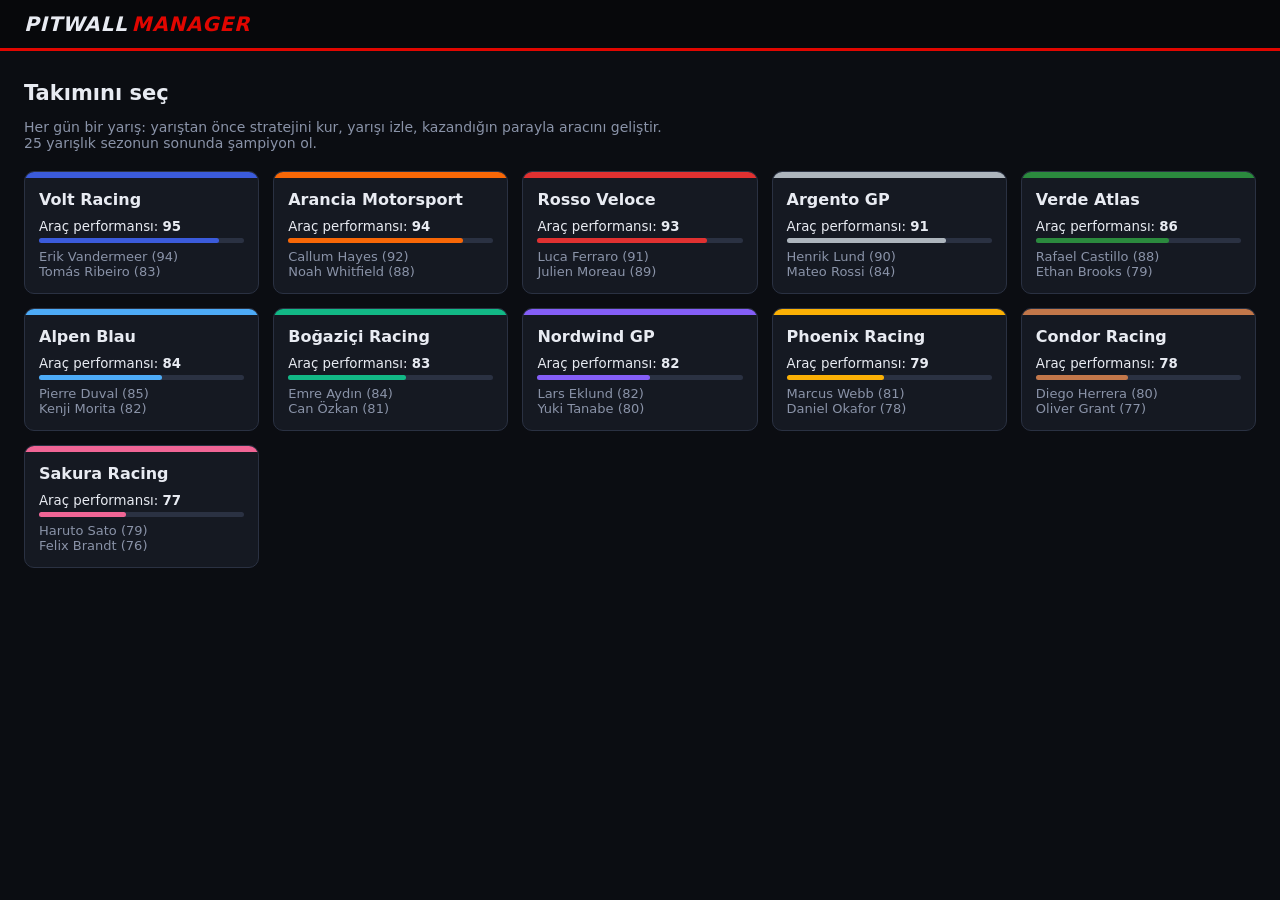
==== commit 0594f089: "Add files via upload" ====
--- a/deneme.html
+++ b/deneme.html
@@ -4,7 +4,7 @@
   <meta charset="UTF-8">
   <meta name="viewport" content="width=device-width, initial-scale=1">
   <title>PitWall Manager — Deneme ligi (çevrimdışı)</title>
-  <link rel="stylesheet" href="style.css?v=0.39">
+  <link rel="stylesheet" href="style.css?v=0.40">
 </head>
 <body>
   <header class="topbar">
@@ -134,11 +134,11 @@
   </main>
 
   <!-- Ortak dosyalar (ileride sunucu da bunları kullanacak) -->
-  <script src="shared/data.js?v=0.39"></script>
-  <script src="shared/engine.js?v=0.39"></script>
+  <script src="shared/data.js?v=0.40"></script>
+  <script src="shared/engine.js?v=0.40"></script>
   <!-- Arayüz -->
-  <script src="ui/trackmap.js?v=0.39"></script>
-  <script src="app.js?v=0.39"></script>
+  <script src="ui/trackmap.js?v=0.40"></script>
+  <script src="app.js?v=0.40"></script>
   <!-- Cloudflare Web Analytics (çerezsiz ziyaret istatistiği) --><script type='module' src='https://static.cloudflareinsights.com/beacon.min.js' data-cf-beacon='{"token": "7c474722022747379d3881f0cbeb6120"}'></script>
 </body>
 </html>
--- a/style.css
+++ b/style.css
@@ -593,6 +593,7 @@
 .tm-cam { position: absolute; right: 14px; bottom: 14px; z-index: 3; background: rgba(10,12,15,.85); color: #fff; border: 1px solid #3a4047;
   border-radius: 8px; padding: 7px 11px; font: 700 12.5px Inter, sans-serif; cursor: pointer; }
 .tm-cam:hover { background: rgba(30,34,40,.95); }
+.tm-cam.hidden { display: none; }
 .bc-stage .tm-cam { bottom: auto; top: 86px; }
 @media (max-width: 700px) { .bc-stage .tm-cam { top: auto; bottom: 8px; right: 8px; font-size: 11px; padding: 6px 9px; } .bc-banner { bottom: 44px; } }
 
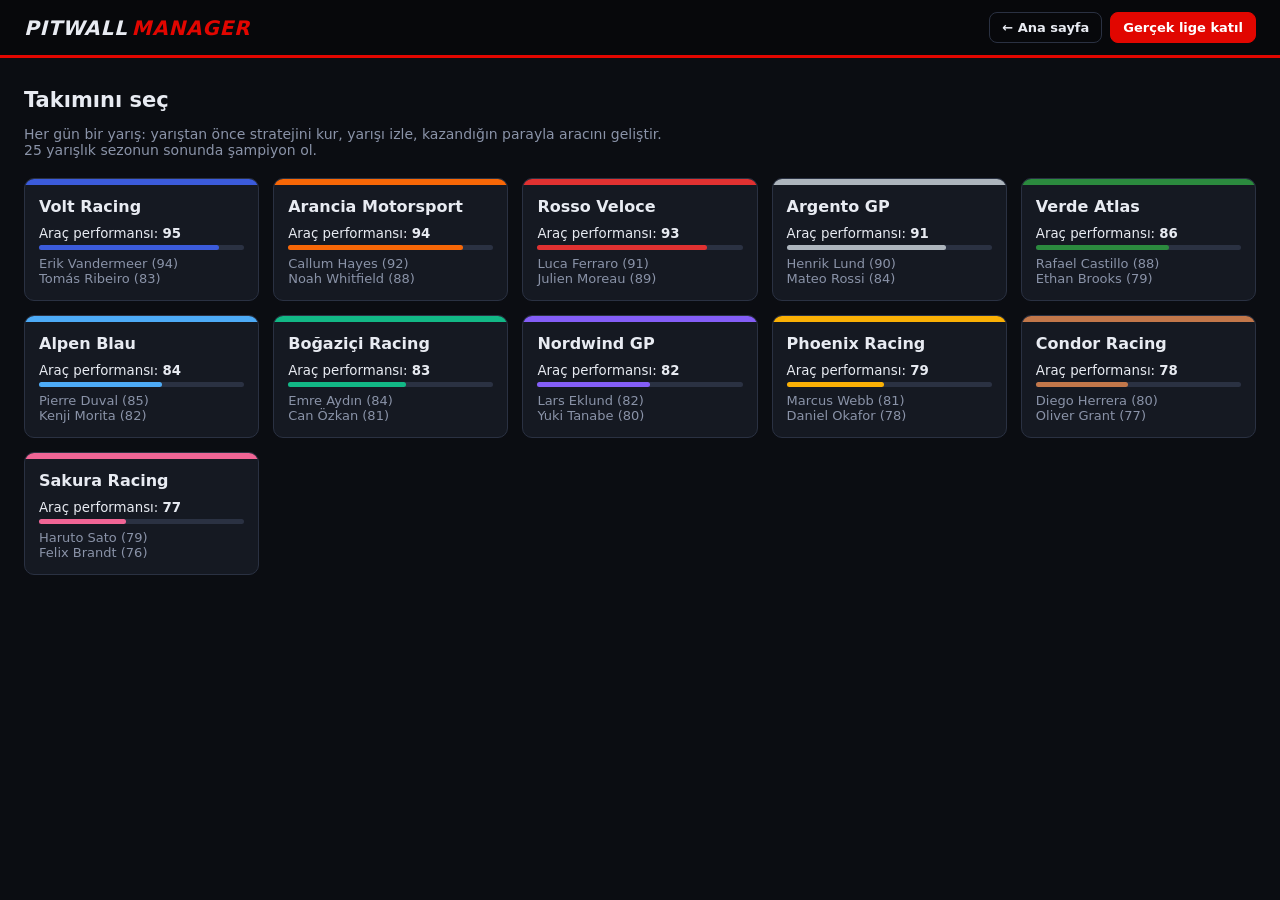
==== commit 09ce99f5: "Add files via upload" ====
--- a/deneme.html
+++ b/deneme.html
@@ -4,12 +4,16 @@
   <meta charset="UTF-8">
   <meta name="viewport" content="width=device-width, initial-scale=1">
   <title>PitWall Manager — Deneme ligi (çevrimdışı)</title>
-  <link rel="stylesheet" href="style.css?v=0.40">
+  <link rel="stylesheet" href="style.css?v=0.41">
 </head>
 <body>
-  <header class="topbar">
-    <div class="logo">PITWALL<span>MANAGER</span></div>
+  <header class="topbar demo-top">
+    <a class="logo" href="./" title="Ana sayfaya dön" style="text-decoration:none;color:inherit">PITWALL<span>MANAGER</span></a>
     <div id="topInfo" class="top-info"></div>
+    <div class="demo-nav">
+      <a class="btn ghost" href="./">← Ana sayfa</a>
+      <a class="btn primary" href="./">Gerçek lige katıl</a>
+    </div>
   </header>
 
   <main>
@@ -84,6 +88,7 @@
           <div id="lapInfo" class="lap-info"></div>
         </div>
         <div class="controls">
+          <button id="raceBack" class="btn ghost">← Merkez</button>
           <button id="playBtn" class="btn primary">▶ İzle</button>
           <div class="speed">
             <span>Hız:</span>
@@ -134,11 +139,11 @@
   </main>
 
   <!-- Ortak dosyalar (ileride sunucu da bunları kullanacak) -->
-  <script src="shared/data.js?v=0.40"></script>
-  <script src="shared/engine.js?v=0.40"></script>
+  <script src="shared/data.js?v=0.41"></script>
+  <script src="shared/engine.js?v=0.41"></script>
   <!-- Arayüz -->
-  <script src="ui/trackmap.js?v=0.40"></script>
-  <script src="app.js?v=0.40"></script>
+  <script src="ui/trackmap.js?v=0.41"></script>
+  <script src="app.js?v=0.41"></script>
   <!-- Cloudflare Web Analytics (çerezsiz ziyaret istatistiği) --><script type='module' src='https://static.cloudflareinsights.com/beacon.min.js' data-cf-beacon='{"token": "7c474722022747379d3881f0cbeb6120"}'></script>
 </body>
 </html>
--- a/style.css
+++ b/style.css
@@ -632,3 +632,8 @@
   #board td .muted.small { display: none; }
   #board td, #board th { padding: 6px 4px; }
 }
+
+/* Deneme ligi üst menüsü */
+.demo-nav { display: flex; gap: 8px; margin-left: auto; }
+.demo-nav .btn { padding: 7px 12px; font-size: 13px; text-decoration: none; }
+@media (max-width: 700px) { .demo-top { flex-wrap: wrap; row-gap: 10px; } .demo-top .top-info { display: none; } .demo-nav { width: 100%; margin-left: 0; } .demo-nav .btn { flex: 1; text-align: center; white-space: nowrap; } }
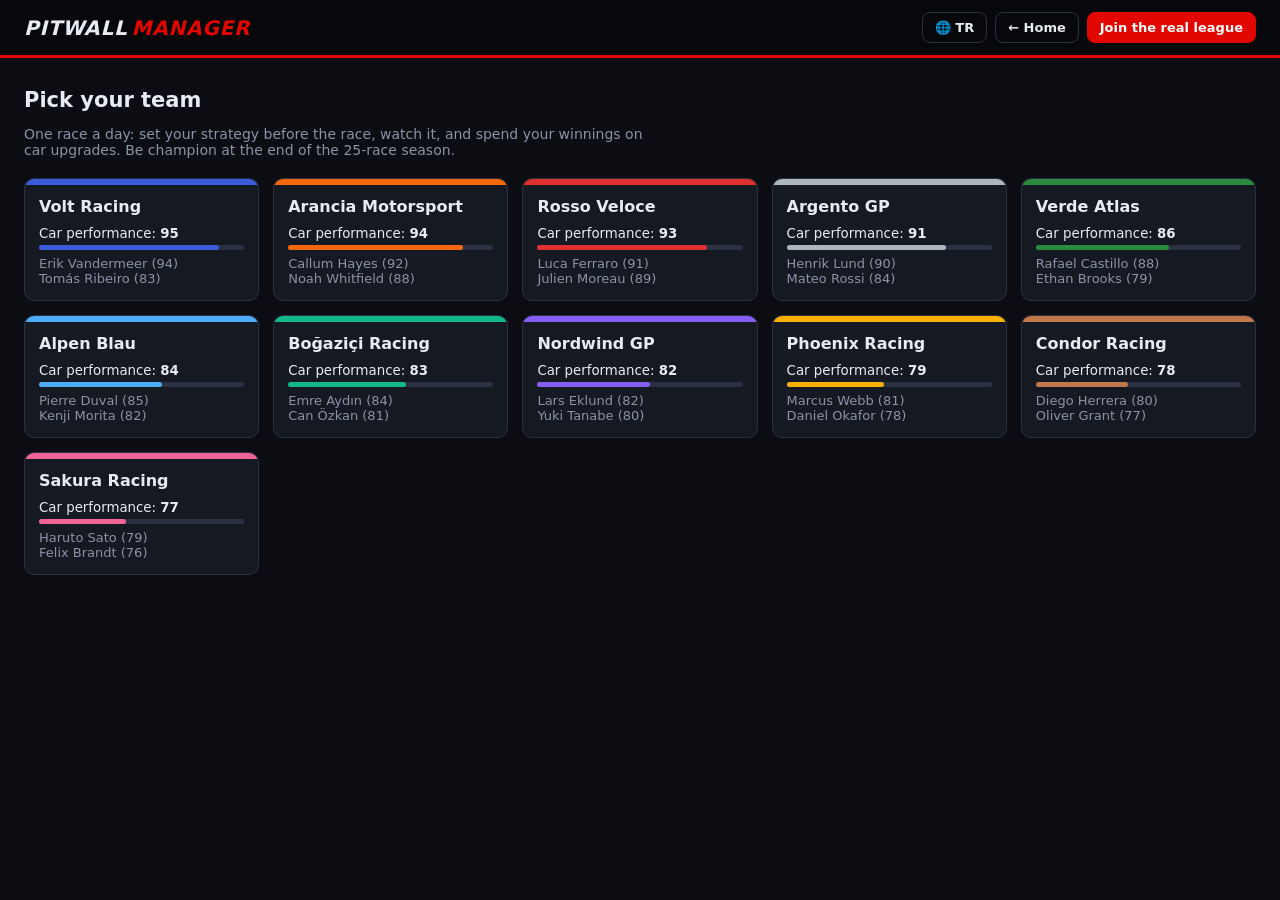
==== commit c8988757: "Add files via upload" ====
--- a/deneme.html
+++ b/deneme.html
@@ -4,13 +4,14 @@
   <meta charset="UTF-8">
   <meta name="viewport" content="width=device-width, initial-scale=1">
   <title>PitWall Manager — Deneme ligi (çevrimdışı)</title>
-  <link rel="stylesheet" href="style.css?v=0.41">
+  <link rel="stylesheet" href="style.css?v=0.42">
 </head>
 <body>
   <header class="topbar demo-top">
     <a class="logo" href="./" title="Ana sayfaya dön" style="text-decoration:none;color:inherit">PITWALL<span>MANAGER</span></a>
     <div id="topInfo" class="top-info"></div>
     <div class="demo-nav">
+      <button class="btn ghost" id="demoLang">🌐 EN</button>
       <a class="btn ghost" href="./">← Ana sayfa</a>
       <a class="btn primary" href="./">Gerçek lige katıl</a>
     </div>
@@ -139,11 +140,12 @@
   </main>
 
   <!-- Ortak dosyalar (ileride sunucu da bunları kullanacak) -->
-  <script src="shared/data.js?v=0.41"></script>
-  <script src="shared/engine.js?v=0.41"></script>
+  <script src="shared/data.js?v=0.42"></script>
+  <script src="shared/engine.js?v=0.42"></script>
   <!-- Arayüz -->
-  <script src="ui/trackmap.js?v=0.41"></script>
-  <script src="app.js?v=0.41"></script>
+  <script src="ui/trackmap.js?v=0.42"></script>
+  <script src="ui/i18n.js?v=0.42"></script>
+  <script src="app.js?v=0.42"></script>
   <!-- Cloudflare Web Analytics (çerezsiz ziyaret istatistiği) --><script type='module' src='https://static.cloudflareinsights.com/beacon.min.js' data-cf-beacon='{"token": "7c474722022747379d3881f0cbeb6120"}'></script>
 </body>
 </html>
